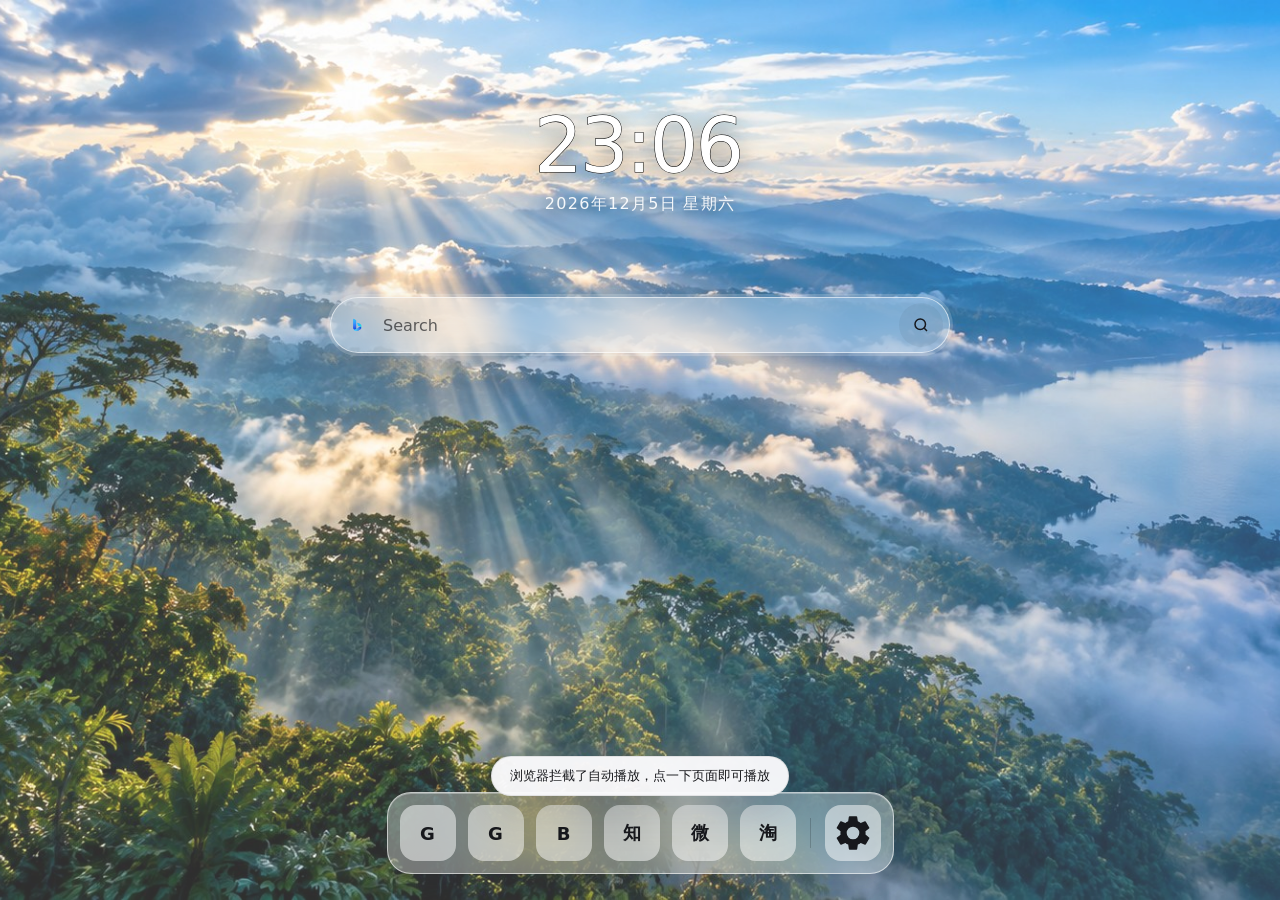
==== index.html @ ed4dd0bb "fix: native autofocus on search box" ====
<!DOCTYPE html>
<html lang="zh-CN">
<head>
<meta charset="utf-8">
<meta name="viewport" content="width=device-width, initial-scale=1, viewport-fit=cover">
<meta name="theme-color" content="#101216">
<title>随缘搜索</title>
<link rel="icon" href="img/ico.ico">
<link rel="stylesheet" href="style.css">
</head>
<body>

<div class="bg" id="bg">
  <div class="bg-image" id="bgImage"></div>
  <video class="bg-video" id="bgVideo" muted loop playsinline disablepictureinpicture disableremoteplayback></video>
</div>
<div class="scrim" id="scrim"></div>

<main class="stage">
  <div class="clock-block">
    <div class="clock" id="clock"><span id="clockH">--</span><span class="colon">:</span><span id="clockM">--</span><span class="colon" id="clockColon2" hidden>:</span><span id="clockS" hidden>--</span><span id="clockSuffix"></span></div>
    <div class="date" id="date"></div>
  </div>

  <form class="search" id="searchForm" autocomplete="off">
    <button type="button" class="engine-btn" id="engineBtn" aria-label="切换搜索引擎" aria-expanded="false">
      <img id="engineIcon" alt="">
    </button>
    <input id="query" type="text" placeholder="搜索" autofocus autocomplete="off" autocapitalize="off" spellcheck="false" aria-label="搜索">
    <button type="submit" class="go-btn" aria-label="搜索">
      <svg viewBox="0 0 24 24" fill="none" stroke="currentColor" stroke-width="2"><circle cx="11" cy="11" r="7"/><path d="M20 20l-3.6-3.6"/></svg>
    </button>
    <div class="engine-menu" id="engineMenu" hidden></div>
    <div class="suggestions" id="suggestions" hidden></div>
  </form>
</main>

<div class="dock-wrap">
  <div class="dock" id="dock">
    <div class="dock-scroll" id="dockScroll"></div>
    <button type="button" class="dock-item action" id="dockExpand" aria-label="展开全部快捷方式" title="全部快捷方式" hidden>
      <svg viewBox="0 0 24 24" fill="currentColor"><circle cx="5" cy="12" r="1.9"/><circle cx="12" cy="12" r="1.9"/><circle cx="19" cy="12" r="1.9"/></svg>
    </button>
    <div class="dock-divider"></div>
    <button type="button" class="dock-item action" data-action="settings" aria-label="设置" title="设置">
      <svg viewBox="0 0 24 24" fill="currentColor"><path d="M19.14 12.94c.04-.3.06-.61.06-.94 0-.32-.02-.64-.07-.94l2.03-1.58a.49.49 0 0 0 .12-.61l-1.92-3.32a.49.49 0 0 0-.59-.22l-2.39.96a7.03 7.03 0 0 0-1.62-.94l-.36-2.54a.48.48 0 0 0-.48-.41h-3.84a.48.48 0 0 0-.48.41l-.36 2.54c-.59.24-1.13.56-1.62.94l-2.39-.96a.48.48 0 0 0-.59.22L2.74 8.87a.48.48 0 0 0 .12.61l2.03 1.58c-.05.3-.07.62-.07.94s.02.64.07.94L2.86 14.5a.49.49 0 0 0-.12.61l1.92 3.32c.12.22.37.3.59.22l2.39-.96c.5.38 1.03.7 1.62.94l.36 2.54c.05.24.24.41.48.41h3.84c.24 0 .44-.17.48-.41l.36-2.54c.59-.24 1.13-.56 1.62-.94l2.39.96c.22.08.47 0 .59-.22l1.92-3.32a.49.49 0 0 0-.12-.61l-2.03-1.58zM12 15.6A3.6 3.6 0 1 1 12 8.4a3.6 3.6 0 0 1 0 7.2z"/></svg>
    </button>
  </div>
</div>

<div class="toast" id="toast" role="status" aria-live="polite" hidden></div>

<!-- 设置 -->
<div class="settings" id="settings" hidden>
  <div class="overlay-backdrop" data-close="settings"></div>
  <section class="settings-panel" role="dialog" aria-modal="true" aria-label="设置" tabindex="-1">
    <header class="settings-head">
      <h1>设置</h1>
      <button class="icon-btn" data-close="settings" aria-label="关闭设置">
        <svg viewBox="0 0 24 24" fill="none" stroke="currentColor" stroke-width="2"><path d="M6 6l12 12M18 6L6 18"/></svg>
      </button>
    </header>

    <nav class="tabs" id="settingsTabs">
      <button class="tab active" data-tab="search">搜索</button>
      <button class="tab" data-tab="appearance">外观</button>
      <button class="tab" data-tab="time">时间</button>
      <button class="tab" data-tab="bookmarks">收藏夹</button>
      <button class="tab" data-tab="about">关于</button>
    </nav>

    <div class="settings-body">

      <div class="panel active" data-panel="search">
        <div class="group">
          <div class="group-title">默认搜索引擎</div>
          <div class="engine-cards" id="engineCards"></div>
        </div>
        <div class="group">
          <div class="row">
            <div class="row-main"><div class="row-title">搜索历史</div><div class="row-sub">聚焦空搜索框时显示最近搜索</div></div>
            <button class="switch" id="historyToggle" aria-pressed="true" aria-label="搜索历史"></button>
          </div>
          <div class="row">
            <div class="row-main"><div class="row-title">打开时聚焦搜索框</div><div class="row-sub">启动页面后自动把光标放进搜索框</div></div>
            <button class="switch" id="openFocusToggle" aria-pressed="true" aria-label="打开时聚焦搜索框"></button>
          </div>
        </div>

        <div class="group">
          <div class="group-head">
            <div class="group-title">自定义引擎</div>
            <button class="btn small" id="addEngineBtn">＋ 添加</button>
          </div>
          <div class="rows" id="customEngineList"></div>
        </div>
      </div>

      <div class="panel" data-panel="appearance">
        <div class="group">
          <div class="group-title">主题</div>
          <div class="chips" id="themeChips">
            <button data-theme="auto">跟随系统</button>
            <button data-theme="light">浅色</button>
            <button data-theme="dark">深色</button>
          </div>
        </div>

        <div class="group">
          <div class="group-title">背景类型</div>
          <div class="chips" id="bgTypes">
            <button data-type="image">图片</button>
            <button data-type="video">视频</button>
            <button data-type="solid">纯色</button>
            <button data-type="gradient">渐变</button>
          </div>
        </div>

        <div class="group" data-bg-panel="solid">
          <div class="row">
            <div class="row-main"><div class="row-title">背景颜色</div><div class="row-sub" id="solidHex">#1b2430</div></div>
            <input type="color" class="color-input" id="solidColor" aria-label="背景颜色">
          </div>
        </div>

        <div class="group" data-bg-panel="gradient">
          <div class="row">
            <div class="row-main"><div class="row-title">起始颜色</div></div>
            <input type="color" class="color-input" id="gradientStart" aria-label="起始颜色">
          </div>
          <div class="row">
            <div class="row-main"><div class="row-title">结束颜色</div></div>
            <input type="color" class="color-input" id="gradientEnd" aria-label="结束颜色">
          </div>
          <div class="row">
            <div class="row-main"><div class="row-title">方向</div></div>
            <select class="select" id="gradientAngle">
              <option value="135">左上 → 右下</option>
              <option value="90">左 → 右</option>
              <option value="180">上 → 下</option>
              <option value="45">左下 → 右上</option>
              <option value="225">右上 → 左下</option>
            </select>
          </div>
        </div>

        <div class="group" data-bg-panel="image">
          <div class="group-head">
            <div class="group-title">壁纸库</div>
            <label class="btn small">＋ 添加图片<input type="file" id="imageFile" accept="image/*" multiple hidden></label>
          </div>
          <div class="wall-grid" id="wallGrid"></div>
          <div class="row-sub">单击选用；再次点击或长按可设置缩放中心</div>
        </div>

        <div class="group bing-daily" data-bg-panel="image">
          <button type="button" class="wall-item bing-card" id="bingCard" data-wall="bing" aria-label="必应每日壁纸">
            <img id="bingCardImg" alt="" hidden>
            <span class="wall-badge">每日</span>
            <span class="wall-name">必应每日</span>
          </button>
          <div class="bing-info">
            <div>
              <div class="row-title">必应每日</div>
              <div class="row-sub" id="bingCopy"></div>
            </div>
            <div class="bing-actions">
              <button class="btn small" id="bingToday">今日</button>
              <button class="btn small" id="bingShuffle">换一张</button>
              <button class="btn small" id="bingDownload">下载</button>
            </div>
            <div class="row bing-uhd">
              <div class="row-main"><div class="row-title">4K 画质</div><div class="row-sub">使用 UHD 原图</div></div>
              <button class="switch" id="bingUhd" aria-pressed="false" aria-label="4K 画质"></button>
            </div>
          </div>
        </div>

        <div class="group" data-bg-panel="video">
          <div class="group-head">
            <div class="group-title">视频壁纸</div>
            <label class="btn small">＋ 添加视频<input type="file" id="videoFile" accept="video/*" multiple hidden></label>
          </div>
          <div class="wall-grid" id="videoGrid"></div>
          <div class="row-sub">单击选用，× 删除；4K 视频可能掉帧，建议 1080p</div>
        </div>

        <div class="group" data-bg-panel="image video">
          <div class="row"><div class="row-main"><div class="row-title">不透明度</div></div><span class="value" id="opacityVal">100%</span></div>
          <input type="range" class="range" id="bgOpacity" min="0" max="100" step="1">
        </div>
        <div class="group" data-bg-panel="image video">
          <div class="row"><div class="row-main"><div class="row-title">模糊</div></div><span class="value" id="blurVal">0px</span></div>
          <input type="range" class="range" id="bgBlur" min="0" max="20" step="1">
        </div>
        <div class="group">
          <div class="row"><div class="row-main"><div class="row-title">暗化遮罩</div><div class="row-sub">让白色文字更清晰</div></div><span class="value" id="scrimVal">18%</span></div>
          <input type="range" class="range" id="scrimRange" min="0" max="70" step="1">
        </div>
        <div class="group">
          <button class="btn danger" id="resetBackground">重置背景设置</button>
        </div>
      </div>

      <div class="panel" data-panel="time">
        <div class="group">
          <div class="row">
            <div class="row-main"><div class="row-title">显示日期</div><div class="row-sub">时钟下方显示年月日与星期</div></div>
            <button class="switch" id="showDate" aria-pressed="true" aria-label="显示日期"></button>
          </div>
          <div class="row">
            <div class="row-main"><div class="row-title">24 小时制</div></div>
            <button class="switch" id="hour24" aria-pressed="true" aria-label="24 小时制"></button>
          </div>
          <div class="row">
            <div class="row-main"><div class="row-title">显示秒</div></div>
            <button class="switch" id="showSeconds" aria-pressed="false" aria-label="显示秒"></button>
          </div>
          <div class="row">
            <div class="row-main"><div class="row-title">冒号闪烁</div><div class="row-sub">每秒闪烁时间分隔符</div></div>
            <button class="switch" id="blinkColon" aria-pressed="false" aria-label="冒号闪烁"></button>
          </div>
          <div class="row">
            <div class="row-main"><div class="row-title">字重</div><div class="row-sub">数字的粗细</div></div>
            <div class="chips" id="weightChips">
              <button data-weight="200">细</button>
              <button data-weight="400">常规</button>
              <button data-weight="600">粗</button>
            </div>
          </div>
        </div>
      </div>

      <div class="panel" data-panel="bookmarks">
        <div class="group">
          <div class="group-head">
            <div class="group-title">Dock 图标</div>
            <button class="btn small" id="addBmBtn">＋ 添加</button>
          </div>
          <div class="rows" id="bmList"></div>
          <div class="row-actions end">
            <button class="btn small ghost" id="exportBmBtn">导出 JSON</button>
            <label class="btn small ghost">导入 JSON<input type="file" id="importBmFile" accept=".json,application/json" hidden></label>
          </div>
        </div>
      </div>

      <div class="panel" data-panel="about">
        <div class="group">
          <div class="row"><div class="row-main"><div class="row-title">随缘搜索</div><div class="row-sub">简洁的起始页 · 本地运行，不上传数据</div></div><span class="value">2.1.0</span></div>
          <div class="row">
            <div class="row-main"><div class="row-title">GitHub</div><div class="row-sub">源码与更新</div></div>
            <a class="value about-link" href="https://github.com/suiyuanmingjing/SuiYuan-Search" target="_blank" rel="noopener">github.com/suiyuanmingjing/SuiYuan-Search</a>
          </div>
          <div class="row">
            <div class="row-main"><div class="row-title">语言</div><div class="row-sub">界面语言</div></div>
            <select class="select" id="languageSelect">
              <option value="auto">自动（系统）</option>
              <option value="zh-Hans">简体中文</option>
              <option value="zh-Hant">繁體中文</option>
              <option value="en">English</option>
              <option value="fr">Français</option>
              <option value="ru">Русский</option>
              <option value="es">Español</option>
              <option value="ar">العربية</option>
            </select>
          </div>
          <div class="row"><div class="row-main"><div class="row-title">快捷键</div><div class="row-sub">/ 或 Ctrl+K 聚焦 · Ctrl+1~9 切换引擎 · Esc 关闭</div></div></div>
          <div class="row"><div class="row-main"><div class="row-title">数据存储</div><div class="row-sub">设置存于浏览器本地；图片视频存于 IndexedDB</div></div></div>
        </div>
        <div class="group">
          <div class="group-head"><div class="group-title">配置备份</div></div>
          <label class="row-sub" style="display:flex;align-items:center;gap:8px;cursor:pointer">
            <input type="checkbox" id="exportMedia"> 包含图片 / 视频文件（体积较大）
          </label>
          <div class="row-actions">
            <button class="btn small" id="exportConfig">导出配置</button>
            <label class="btn small ghost">导入配置<input type="file" id="importConfigFile" accept="application/json,.json" hidden></label>
          </div>
          <div class="row-sub">包含设置、收藏夹与搜索历史（不含图片/视频文件）</div>
        </div>

        <div class="group">
          <button class="btn danger" id="resetAll">恢复默认设置</button>
        </div>
      </div>

    </div>
  </section>
</div>

<!-- 引擎编辑 -->
<div class="modal" id="engineModal" hidden>
  <div class="overlay-backdrop" data-close="engineModal"></div>
  <div class="modal-card">
    <h2 id="engineModalTitle">添加引擎</h2>
    <label class="field"><span>名称</span><input id="engName" maxlength="20" placeholder="例如：知乎"></label>
    <label class="field"><span>搜索 URL</span><input id="engUrl" placeholder="https://www.zhihu.com/search?q=%s"></label>
    <label class="field"><span>图标地址（可选）</span><input id="engIcon" placeholder="留空自动获取"></label>
    <div class="modal-actions">
      <button class="btn ghost" data-close="engineModal">取消</button>
      <button class="btn primary" id="engSave">保存</button>
    </div>
  </div>
</div>

<!-- 收藏编辑 -->
<div class="modal" id="bmModal" hidden>
  <div class="overlay-backdrop" data-close="bmModal"></div>
  <div class="modal-card">
    <h2 id="bmModalTitle">添加收藏</h2>
    <label class="field"><span>名称</span><input id="bmTitle" maxlength="30" placeholder="例如：GitHub"></label>
    <label class="field"><span>网址</span><input id="bmUrl" placeholder="https://github.com"></label>
    <label class="field"><span>图标地址（可选）</span><input id="bmIcon" placeholder="留空自动获取"></label>
    <div class="modal-actions">
      <button class="btn ghost" data-close="bmModal">取消</button>
      <button class="btn primary" id="bmSave">保存</button>
    </div>
  </div>
</div>

<!-- 缩放中心 -->
<div class="modal" id="focalModal" hidden>
  <div class="overlay-backdrop" data-close="focalModal"></div>
  <div class="modal-card wide">
    <h2>设置缩放中心</h2>
    <div class="focal-stage" id="focalStage"><span class="focal-dot" id="focalDot"></span></div>
    <div class="row-sub">在图上点一个点，裁剪缩放会固定在该点周围</div>
    <div class="modal-actions">
      <button class="btn ghost" data-close="focalModal">取消</button>
      <button class="btn primary" id="focalSave">保存</button>
    </div>
  </div>
</div>

<!-- 确认弹窗 -->
<div class="modal" id="confirmModal" hidden>
  <div class="overlay-backdrop" data-close="confirmModal"></div>
  <div class="modal-card">
    <h2 id="confirmTitle">确认</h2>
    <p class="confirm-text" id="confirmText"></p>
    <div class="modal-actions">
      <button class="btn ghost" data-close="confirmModal">取消</button>
      <button class="btn primary" id="confirmOk">确定</button>
    </div>
  </div>
</div>

<!-- 全部快捷方式 -->
<div class="modal" id="moreModal" hidden>
  <div class="overlay-backdrop" data-close="moreModal"></div>
  <div class="modal-card wide">
    <h2>全部快捷方式</h2>
    <div class="more-grid" id="moreGrid"></div>
    <div class="modal-actions">
      <button class="btn ghost" data-close="moreModal">关闭</button>
    </div>
  </div>
</div>

<script src="local-storage.js" defer></script>
<script src="js/core.js" defer></script>
<script src="js/i18n.js" defer></script>
<script src="js/app.js" defer></script>
</body>
</html>
---- style.css ----
:root {
  --ease: cubic-bezier(0.22, 1, 0.36, 1);

  --fg: #17181c;
  --fg-2: rgba(23, 24, 28, 0.66);
  --fg-3: rgba(23, 24, 28, 0.42);

  --page-bg: #f2f2f4;
  --glass: rgba(255, 255, 255, 0.42);
  --glass-strong: rgba(255, 255, 255, 0.58);
  --glass-border: rgba(255, 255, 255, 0.58);
  --glass-shadow: 0 12px 34px rgba(40, 50, 70, 0.13);

  --tile-bg: rgba(255, 255, 255, 0.5);
  --tile-hover: rgba(255, 255, 255, 0.75);

  --panel-bg: rgba(249, 249, 251, 0.97);
  --panel-border: rgba(0, 0, 0, 0.08);
  --line: rgba(0, 0, 0, 0.08);
  --field-bg: rgba(0, 0, 0, 0.04);
  --field-border: rgba(0, 0, 0, 0.1);
  --item-hover: rgba(0, 0, 0, 0.05);

  --scrim-rgb: 255, 255, 255;
  --shadow-lg: 0 40px 100px rgba(30, 36, 50, 0.28);
  --shadow-md: 0 16px 40px rgba(30, 36, 50, 0.18);
}

html.dark {
  --fg: #ffffff;
  --fg-2: rgba(255, 255, 255, 0.74);
  --fg-3: rgba(255, 255, 255, 0.45);

  --page-bg: #0d0f13;
  --glass: rgba(16, 18, 24, 0.45);
  --glass-strong: rgba(26, 29, 36, 0.6);
  --glass-border: rgba(255, 255, 255, 0.18);
  --glass-shadow: 0 16px 44px rgba(0, 0, 0, 0.34);

  --tile-bg: rgba(255, 255, 255, 0.16);
  --tile-hover: rgba(255, 255, 255, 0.28);

  --panel-bg: rgba(18, 20, 26, 0.96);
  --panel-border: rgba(255, 255, 255, 0.12);
  --line: rgba(255, 255, 255, 0.1);
  --field-bg: rgba(255, 255, 255, 0.07);
  --field-border: rgba(255, 255, 255, 0.16);
  --item-hover: rgba(255, 255, 255, 0.1);

  --scrim-rgb: 6, 7, 10;
  --shadow-lg: 0 40px 100px rgba(0, 0, 0, 0.6);
  --shadow-md: 0 16px 40px rgba(0, 0, 0, 0.35);
}

* { box-sizing: border-box; }
[hidden] { display: none !important; }

html, body {
  margin: 0;
  padding: 0;
  height: 100%;
  overflow: hidden;
}

body {
  font-family: -apple-system, BlinkMacSystemFont, 'Segoe UI', 'PingFang SC', 'Hiragino Sans GB', 'Microsoft YaHei', system-ui, sans-serif;
  color: var(--fg);
  background: var(--page-bg);
  -webkit-font-smoothing: antialiased;
  user-select: none;
  transition: color 0.3s ease, background 0.3s ease;
}

button, input, select, textarea { font-family: inherit; }
button { cursor: pointer; border: none; background: none; color: inherit; }
input, select, textarea { outline: none; user-select: text; }
img { display: block; }

::-webkit-scrollbar { width: 8px; height: 8px; }
::-webkit-scrollbar-thumb { background: var(--fg-3); border-radius: 99px; }
::-webkit-scrollbar-track { background: transparent; }

/* ---------- 背景 ---------- */
.bg {
  position: fixed;
  inset: 0;
  z-index: 0;
  overflow: hidden;
  background: linear-gradient(150deg, #e3ebf7 0%, #f2f6fb 48%, #d6e0ee 100%);
  transition: background 0.4s var(--ease);
}
html.dark .bg {
  background: linear-gradient(150deg, #0d1219 0%, #1a2230 52%, #0a0e14 100%);
}
.bg-image,
.bg-video {
  position: absolute;
  inset: 0;
  opacity: 0;
  transition: opacity 0.6s var(--ease), filter 0.6s var(--ease);
}
.bg-image {
  background-size: cover;
  background-position: center;
  background-repeat: no-repeat;
}
.bg-video { width: 100%; height: 100%; object-fit: cover; }
.bg-image.show, .bg-video.show { opacity: 1; }

.scrim {
  position: fixed;
  inset: 0;
  z-index: 1;
  pointer-events: none;
  background: rgb(var(--scrim-rgb));
  opacity: 0.18;
  transition: opacity 0.3s ease, background 0.3s ease;
}

/* ---------- 舞台：搜索框位于上方 1/3 ---------- */
.stage {
  position: relative;
  z-index: 2;
  height: 100dvh;
}

.clock-block {
  position: absolute;
  left: 50%;
  top: 12%;
  transform: translateX(-50%);
  display: inline-flex;
  flex-direction: column;
  align-items: center;
  cursor: pointer;
  animation: rise 0.6s var(--ease) both;
}
.clock-block:hover .clock { opacity: 0.9; }
.clock {
  font-size: 76px;
  font-weight: var(--clock-weight, 200);
  line-height: 1;
  letter-spacing: -0.03em;
  font-variant-numeric: tabular-nums;
  color: #fff;
  -webkit-text-stroke: 1px #000;
  paint-order: stroke fill;
  white-space: nowrap;
  transition: opacity 0.2s;
  text-shadow: 0 4px 22px rgba(0, 0, 0, 0.35);
}
.clock .colon { display: inline-block; }
.clock.colon-off .colon { opacity: 0; }
.clock #clockSuffix { font-size: 0.4em; font-weight: 400; letter-spacing: 0; margin-left: 4px; }
.date {
  margin-top: 10px;
  font-size: 16px;
  letter-spacing: 0.08em;
  color: rgba(255, 255, 255, 0.92);
  white-space: nowrap;
  text-shadow: 0 2px 12px rgba(0, 0, 0, 0.45);
}
.date:empty { display: none; }

.search {
  -webkit-backdrop-filter: blur(18px) saturate(150%);
  backdrop-filter: blur(18px) saturate(150%);
  position: absolute;
  left: 50%;
  top: 33%;
  transform: translateX(-50%);
  width: min(620px, 88vw);
  height: 56px;
  display: flex;
  align-items: center;
  gap: 2px;
  padding: 0 6px 0 8px;
  border-radius: 28px;
  background: var(--glass);
  border: 1px solid var(--glass-border);
  box-shadow: inset 0 1px 0 rgba(255, 255, 255, 0.4), var(--glass-shadow);
  transition: background 0.25s var(--ease), border-color 0.25s var(--ease), box-shadow 0.25s var(--ease);
  animation: rise 0.7s 0.05s var(--ease) both;
}
.search:focus-within {
  background: var(--glass-strong);
  border-color: var(--glass-border);
  box-shadow: 0 0 0 3px rgba(255, 255, 255, 0.18), var(--glass-shadow);
}
html.dark .search:focus-within { box-shadow: 0 0 0 3px rgba(255, 255, 255, 0.1), var(--glass-shadow); }
.search input {
  flex: 1;
  min-width: 0;
  height: 100%;
  padding: 0 6px;
  background: none;
  border: none;
  font-size: 16px;
  color: var(--fg);
  caret-color: var(--fg);
}
.search input::placeholder { color: var(--fg-2); }

.engine-btn {
  flex: 0 0 auto;
  height: 38px;
  padding: 0 9px;
  display: flex;
  align-items: center;
  border-radius: 19px;
  transition: background 0.18s;
}
.engine-btn:hover { background: var(--item-hover); }
.engine-btn img { width: 18px; height: 18px; border-radius: 4px; object-fit: contain; }

.go-btn {
  flex: 0 0 auto;
  width: 44px;
  height: 44px;
  border-radius: 50%;
  display: grid;
  place-items: center;
  background: var(--item-hover);
  transition: background 0.18s, transform 0.18s;
}
.go-btn svg { width: 18px; height: 18px; }
.go-btn:hover { background: var(--tile-hover); }
.go-btn:active { transform: scale(0.94); }

/* 联想 / 引擎菜单：与搜索框同一材质 */
.engine-menu,
.suggestions {
  -webkit-backdrop-filter: blur(14px) saturate(150%);
  backdrop-filter: blur(14px) saturate(150%);
  position: absolute;
  top: calc(100% + 10px);
  background: var(--glass);
  border: 1px solid var(--glass-border);
  border-radius: 22px;
  padding: 6px;
  box-shadow: var(--glass-shadow);
  animation: rise 0.16s var(--ease);
  max-height: 340px;
  overflow: auto;
  color: var(--fg);
}
.engine-menu {
  -webkit-backdrop-filter: blur(14px) saturate(150%);
  backdrop-filter: blur(14px) saturate(150%); left: 0; width: 230px; }
.suggestions { left: 0; right: 0; }

.engine-menu button,
.suggestions button {
  width: 100%;
  display: flex;
  align-items: center;
  gap: 10px;
  padding: 9px 12px;
  border-radius: 12px;
  font-size: 13.5px;
  color: var(--fg);
  text-align: left;
  transition: background 0.12s;
}
.engine-menu button:hover,
.suggestions button:hover,
.engine-menu button.active,
.suggestions button.active { background: var(--item-hover); }
.engine-menu img { width: 16px; height: 16px; border-radius: 3px; }
.engine-menu .check { margin-left: auto; width: 14px; height: 14px; }
.suggestions button { font-size: 14px; padding: 10px 14px; }
.suggestions svg { width: 14px; height: 14px; opacity: 0.45; flex: 0 0 auto; }
.suggestions span { overflow: hidden; text-overflow: ellipsis; white-space: nowrap; }

/* ---------- Dock ---------- */
.dock-wrap {
  position: fixed;
  left: 0;
  right: 0;
  bottom: 26px;
  z-index: 30;
  display: flex;
  justify-content: center;
  align-items: center;
  gap: 10px;
  padding: 0 24px;
  pointer-events: none;
}
.dock {
  -webkit-backdrop-filter: blur(20px) saturate(150%);
  backdrop-filter: blur(20px) saturate(150%); pointer-events: auto; }
.dock {
  display: flex;
  align-items: center;
  gap: 12px;
  padding: 12px;
  border-radius: 24px;
  background: var(--glass);
  border: 1px solid var(--glass-border);
  box-shadow: inset 0 1px 0 rgba(255, 255, 255, 0.32), var(--glass-shadow);
  max-width: calc(100vw - 48px);
  animation: rise 0.8s 0.1s var(--ease) both;
}
.dock-scroll {
  display: flex;
  align-items: center;
  gap: 12px;
  min-width: 0;
  overflow-x: auto;
  scrollbar-width: none;
  /* 给 hover 上浮留出空间，否则会被滚动容器裁掉 */
  padding: 12px 0;
  margin: -12px 0;
}
.dock-scroll::-webkit-scrollbar { display: none; }
.dock.has-overflow .dock-scroll {
  -webkit-mask-image: linear-gradient(to right, #000 0, #000 calc(100% - 16px), transparent 100%);
  mask-image: linear-gradient(to right, #000 0, #000 calc(100% - 16px), transparent 100%);
}

/* 所有图标统一使用设置图标的底 */
.dock-item {
  flex: 0 0 56px;
  width: 56px;
  height: 56px;
  border-radius: 16px;
  display: grid;
  place-items: center;
  background: var(--tile-bg);
  border: 1px solid transparent;
  transition: transform 0.2s var(--ease), background 0.2s, border-color 0.2s;
  overflow: hidden;
}
.dock-item img {
  width: 30px;
  height: 30px;
  object-fit: contain;
  border-radius: 6px;
  filter: drop-shadow(0 1px 3px rgba(0, 0, 0, 0.22));
}
.dock-item .letter {
  width: 36px;
  height: 36px;
  border-radius: 10px;
  display: grid;
  place-items: center;
  font-size: 18px;
  font-weight: 600;
  text-transform: uppercase;
  color: var(--fg);
}
.dock-item:hover { transform: translateY(-4px); background: var(--tile-hover); }
.dock-item:active { transform: translateY(-1px) scale(0.97); }

.dock-divider {
  flex: 0 0 auto;
  width: 1px;
  height: 30px;
  margin: 0 2px;
  background: var(--fg-3);
  opacity: 0.5;
}

.dock-more {
  flex: 0 0 auto;
  width: 56px;
  height: 56px;
  border-radius: 18px;
  display: grid;
  place-items: center;
  background: var(--tile-bg);
  border: 1px solid var(--glass-border);
  transition: background 0.2s, transform 0.2s;
}
.dock-more svg { width: 22px; height: 22px; }
.dock-more:hover { background: var(--tile-hover); transform: translateY(-3px); }

/* ---------- 弹层 ---------- */
.settings,
.modal {
  position: fixed;
  inset: 0;
  z-index: 100;
  display: grid;
  place-items: center;
  padding: 24px;
}
.modal { z-index: 120; }
.overlay-backdrop {
  position: absolute;
  inset: 0;
  background: rgba(10, 12, 16, 0.42);
  animation: fade 0.2s ease;
}
html.dark .overlay-backdrop { background: rgba(0, 0, 0, 0.5); }

.settings-panel {
  position: relative;
  outline: none;
  width: min(860px, 100%);
  height: 72vh;
  max-width: calc(100vw - 48px);
  max-height: calc(100vh - 48px);
  display: flex;
  flex-direction: column;
  background: var(--panel-bg);
  border: 1px solid var(--panel-border);
  border-radius: 22px;
  box-shadow: var(--shadow-lg);
  overflow: hidden;
  animation: rise 0.26s var(--ease);
}
.settings-head {
  display: flex;
  align-items: center;
  justify-content: space-between;
  height: 64px;
  padding: 0 14px 0 24px;
  border-bottom: 1px solid var(--line);
  flex: 0 0 auto;
}
.settings-head h1 { margin: 0; font-size: 18px; font-weight: 500; }
.icon-btn {
  width: 36px; height: 36px; border-radius: 50%;
  display: grid; place-items: center;
  transition: background 0.18s;
}
.icon-btn svg { width: 16px; height: 16px; }
.icon-btn:hover { background: var(--item-hover); }

.tabs {
  display: flex; gap: 4px;
  padding: 12px 18px 0;
  overflow-x: auto; scrollbar-width: none;
  flex: 0 0 auto;
}
.tabs::-webkit-scrollbar { display: none; }
.tab {
  padding: 8px 15px;
  border-radius: 999px;
  font-size: 13.5px;
  color: var(--fg-2);
  white-space: nowrap;
  transition: background 0.18s, color 0.18s;
}
.tab:hover { color: var(--fg); background: var(--item-hover); }
.tab.active { background: var(--tile-bg); color: var(--fg); }

.settings-body { padding: 8px 24px 28px; overflow-y: auto; flex: 1; scrollbar-gutter: stable; }
.panel { display: none; }
.panel.active { display: block; }

.group {
  padding: 16px 0;
  border-bottom: 1px solid var(--line);
  display: flex;
  flex-direction: column;
  gap: 10px;
}
.group:last-child { border-bottom: none; }
.group-head { display: flex; align-items: center; justify-content: space-between; }
.group-title {
  font-size: 12px;
  letter-spacing: 0.1em;
  text-transform: uppercase;
  color: var(--fg-3);
}

.row { display: flex; align-items: center; justify-content: space-between; gap: 16px; min-height: 36px; }
.row-main { flex: 1; min-width: 0; }
.row-title { font-size: 14px; }
.row-sub { font-size: 12px; color: var(--fg-3); margin-top: 3px; }
.value { font-size: 13px; color: var(--fg-2); font-variant-numeric: tabular-nums; }
.row-actions { display: flex; gap: 8px; flex: 0 0 auto; }
.row-actions.end { justify-content: flex-end; }

.btn {
  height: 32px; padding: 0 13px;
  border-radius: 9px;
  border: 1px solid var(--field-border);
  background: var(--field-bg);
  color: var(--fg);
  font-size: 13px;
  display: inline-flex; align-items: center; justify-content: center; gap: 4px;
  transition: background 0.18s, border-color 0.18s, transform 0.18s;
  white-space: nowrap;
}
.btn:hover { background: var(--item-hover); }
.btn:active { transform: scale(0.98); }
.btn.small { height: 28px; padding: 0 10px; font-size: 12px; border-radius: 8px; }
.btn.ghost { background: transparent; }
.btn.primary { background: var(--fg); color: var(--page-bg); border-color: var(--fg); font-weight: 600; }
.btn.danger { color: #c0392b; border-color: rgba(192, 57, 43, 0.35); background: transparent; }
html.dark .btn.danger { color: #ff9d92; border-color: rgba(255, 157, 146, 0.35); }

.switch {
  position: relative; flex: 0 0 auto;
  width: 44px; height: 24px; border-radius: 999px;
  background: var(--field-bg);
  border: 1px solid var(--field-border);
  transition: background 0.2s, border-color 0.2s;
}
.switch::after {
  content: '';
  position: absolute; top: 3px; left: 3px;
  width: 16px; height: 16px; border-radius: 50%;
  background: var(--fg);
  transition: transform 0.22s var(--ease), background 0.2s;
}
.switch[aria-pressed="true"] { background: var(--fg); border-color: var(--fg); }
.switch[aria-pressed="true"]::after { transform: translateX(20px); background: var(--page-bg); }

.chips { display: flex; flex-wrap: wrap; gap: 8px; }
.chips button {
  padding: 8px 14px;
  border-radius: 999px;
  background: var(--field-bg);
  border: 1px solid var(--field-border);
  color: var(--fg-2);
  font-size: 13px;
  transition: all 0.18s;
}
.chips button:hover { color: var(--fg); background: var(--item-hover); }
.chips button.active { background: var(--fg); border-color: var(--fg); color: var(--page-bg); font-weight: 600; }

.engine-cards { display: grid; grid-template-columns: repeat(auto-fill, minmax(120px, 1fr)); gap: 10px; }
.engine-card {
  display: flex; flex-direction: column; align-items: center; gap: 8px;
  padding: 14px 8px;
  border-radius: 14px;
  background: var(--field-bg);
  border: 1px solid var(--field-border);
  font-size: 13px;
  color: var(--fg-2);
  transition: all 0.18s;
}
.engine-card img { width: 22px; height: 22px; border-radius: 5px; }
.engine-card:hover { background: var(--item-hover); }
.engine-card.active { border-color: var(--fg-2); background: var(--tile-bg); color: var(--fg); }

.rows { display: flex; flex-direction: column; gap: 6px; }
.list-row {
  display: flex; align-items: center; gap: 10px;
  padding: 8px 10px;
  border-radius: 10px;
  transition: background 0.15s;
}
.list-row:hover { background: var(--item-hover); }
.list-row img { width: 22px; height: 22px; border-radius: 5px; object-fit: contain; background: rgba(255, 255, 255, 0.85); padding: 2px; }
.list-main { flex: 1; min-width: 0; }
.list-title { font-size: 13px; white-space: nowrap; overflow: hidden; text-overflow: ellipsis; }
.list-sub { font-size: 11.5px; color: var(--fg-3); white-space: nowrap; overflow: hidden; text-overflow: ellipsis; }
.list-actions { display: flex; gap: 2px; }
.mini {
  width: 28px; height: 28px; border-radius: 7px;
  display: grid; place-items: center;
  color: var(--fg-3);
  transition: background 0.15s, color 0.15s;
}
.mini:hover { background: var(--item-hover); color: var(--fg); }
.mini.danger:hover { color: #c0392b; }
.mini:disabled { opacity: 0.25; cursor: default; }

.range { width: 100%; height: 22px; -webkit-appearance: none; background: transparent; }
.range::-webkit-slider-runnable-track { height: 4px; border-radius: 2px; background: var(--field-border); }
.range::-webkit-slider-thumb {
  -webkit-appearance: none;
  width: 16px; height: 16px; margin-top: -6px;
  border-radius: 50%;
  background: var(--fg);
  box-shadow: 0 2px 6px rgba(0, 0, 0, 0.2);
}

.color-input {
  width: 46px; height: 32px; padding: 2px;
  border-radius: 9px;
  border: 1px solid var(--field-border);
  background: transparent;
  cursor: pointer;
}
.color-input::-webkit-color-swatch-wrapper { padding: 0; }
.color-input::-webkit-color-swatch { border: none; border-radius: 6px; }

.select {
  height: 32px; padding: 0 10px;
  border-radius: 8px;
  border: 1px solid var(--field-border);
  background: var(--field-bg);
  color: var(--fg);
  font-size: 13px;
}
.select option { background: var(--page-bg); color: var(--fg); }

/* 图片 / 必应壁纸 */
.img-picker { display: flex; align-items: flex-start; gap: 10px; }
.img-box {
  position: relative;
  width: 260px;
  max-width: 100%;
  aspect-ratio: 16 / 9;
  border-radius: 12px;
  overflow: hidden;
  border: 1px dashed var(--field-border);
  background: var(--field-bg);
  display: grid;
  place-items: center;
  padding: 0;
  transition: border-color 0.18s, background 0.18s;
}
.img-box:hover { border-color: var(--fg-3); }
.img-box img { position: absolute; inset: 0; width: 100%; height: 100%; object-fit: cover; }
.img-plus { font-size: 30px; font-weight: 300; color: var(--fg-3); line-height: 1; }
.img-remove {
  width: 34px;
  height: 34px;
  border-radius: 10px;
  border: 1px solid var(--field-border);
  background: var(--field-bg);
  color: var(--fg-2);
  font-size: 18px;
  display: grid;
  place-items: center;
}
.img-remove:hover { color: #c0392b; border-color: rgba(192, 57, 43, 0.4); }

.wall-tools { display: flex; gap: 8px; flex-wrap: wrap; }
.bing-grid {
  display: grid;
  grid-template-columns: repeat(auto-fill, minmax(168px, 1fr));
  gap: 12px;
}
.bing-card {
  position: relative;
  border-radius: 12px;
  overflow: hidden;
  border: 1px solid var(--field-border);
  background: var(--field-bg);
  aspect-ratio: 16 / 10;
  transition: transform 0.18s, border-color 0.18s;
}
.bing-card img { width: 100%; height: 100%; object-fit: cover; }
.bing-card:hover { transform: translateY(-2px); border-color: var(--fg-3); }
.bing-card .cap {
  position: absolute; left: 0; right: 0; bottom: 0;
  padding: 16px 8px 6px;
  font-size: 11px;
  color: #fff;
  background: linear-gradient(to top, rgba(0, 0, 0, 0.6), transparent);
  white-space: nowrap; overflow: hidden; text-overflow: ellipsis;
}
.bing-card .dl {
  position: absolute; top: 6px; right: 6px;
  width: 26px; height: 26px; border-radius: 8px;
  display: grid; place-items: center;
  background: rgba(0, 0, 0, 0.35);
  color: #fff;
  opacity: 0;
  transition: opacity 0.15s;
}
.bing-card:hover .dl { opacity: 1; }
.bing-card .dl svg { width: 13px; height: 13px; }

.modal-card {
  position: relative;
  width: min(440px, 100%);
  padding: 24px;
  border-radius: 18px;
  background: var(--panel-bg);
  border: 1px solid var(--panel-border);
  box-shadow: var(--shadow-lg);
  animation: rise 0.22s var(--ease);
  color: var(--fg);
}
.modal-card.wide { width: min(760px, 100%); }
.modal-card h2 { margin: 0 0 18px; font-size: 17px; font-weight: 500; }
.field { display: flex; flex-direction: column; gap: 6px; margin-bottom: 14px; }
.field span { font-size: 12px; color: var(--fg-3); }
.field input {
  height: 38px; padding: 0 12px;
  border-radius: 9px;
  border: 1px solid var(--field-border);
  background: var(--field-bg);
  color: var(--fg);
  font-size: 13.5px;
}
.field input:focus { border-color: var(--fg-3); }
.modal-actions { display: flex; justify-content: flex-end; gap: 8px; margin-top: 8px; }

.more-grid {
  display: grid;
  grid-template-columns: repeat(auto-fill, minmax(76px, 1fr));
  gap: 14px;
}
.more-grid .dock-item { width: 100%; height: auto; aspect-ratio: 1; }

.toast {
  position: fixed;
  left: 50%;
  bottom: 104px;
  transform: translateX(-50%);
  z-index: 200;
  padding: 10px 18px;
  border-radius: 999px;
  background: var(--panel-bg);
  border: 1px solid var(--panel-border);
  box-shadow: var(--shadow-md);
  font-size: 13px;
  color: var(--fg);
  animation: rise 0.2s var(--ease);
  pointer-events: none;
}

.empty {
  padding: 18px;
  text-align: center;
  font-size: 12.5px;
  color: var(--fg-3);
  border: 1px dashed var(--field-border);
  border-radius: 12px;
}

@keyframes rise {
  from { opacity: 0; translate: 0 12px; }
  to { opacity: 1; translate: 0 0; }
}
@keyframes fade { from { opacity: 0; } to { opacity: 1; } }

@media (max-width: 700px) {
  .search { width: 90vw; }
  .dock-wrap { padding: 0 12px; }
  .dock { max-width: calc(100vw - 24px); }
  .settings { padding: 0; }
  .settings-panel { width: calc(100% - 24px); height: 72vh; max-height: calc(100dvh - 32px); border-radius: 18px; border: 1px solid var(--panel-border); }
  .settings-body { padding: 4px 16px 28px; }
  .tabs { padding: 10px 12px 0; }
  .modal { padding: 16px; }
  .toast { bottom: 88px; }
}

@media (prefers-reduced-motion: reduce) {
  *, *::before, *::after { animation-duration: 0.01ms !important; transition-duration: 0.01ms !important; }
}

/* 时钟/日期点击提示 */
.clock-block { -webkit-tap-highlight-color: transparent; }

/* ---------- 壁纸库 ---------- */
.wall-grid {
  display: grid;
  grid-template-columns: repeat(auto-fill, minmax(150px, 1fr));
  gap: 10px;
}
.wall-item {
  position: relative;
  aspect-ratio: 16 / 9;
  border-radius: 11px;
  overflow: hidden;
  border: 1px solid var(--field-border);
  background: var(--field-bg);
  padding: 0;
  text-align: left;
  transition: transform 0.16s, border-color 0.16s;
}
.wall-item:hover { transform: translateY(-2px); border-color: var(--fg-3); }
.wall-item.active { border-color: var(--fg); box-shadow: 0 0 0 2px var(--fg); }
.wall-item img,
.wall-item video { position: absolute; inset: 0; width: 100%; height: 100%; object-fit: cover; }
.wall-name {
  position: absolute;
  left: 0; right: 0; bottom: 0;
  padding: 16px 8px 5px;
  font-size: 10.5px;
  color: #fff;
  background: linear-gradient(to top, rgba(0, 0, 0, 0.65), transparent);
  white-space: nowrap;
  overflow: hidden;
  text-overflow: ellipsis;
}
.wall-badge {
  position: absolute;
  top: 6px;
  left: 6px;
  font-size: 10px;
  padding: 2px 7px;
  border-radius: 999px;
  background: rgba(0, 0, 0, 0.5);
  color: #fff;
}
.wall-del {
  position: absolute;
  top: 6px;
  right: 6px;
  width: 22px;
  height: 22px;
  border-radius: 50%;
  display: grid;
  place-items: center;
  background: rgba(0, 0, 0, 0.45);
  color: #fff;
  font-size: 13px;
  line-height: 1;
  opacity: 0;
  transition: opacity 0.15s;
}
.wall-item:hover .wall-del { opacity: 1; }
.wall-empty {
  position: absolute;
  inset: 0;
  display: grid;
  place-items: center;
  font-size: 11px;
  color: var(--fg-3);
}

.focal-stage {
  position: relative;
  width: 100%;
  aspect-ratio: 16 / 9;
  border-radius: 12px;
  overflow: hidden;
  border: 1px solid var(--field-border);
  background-size: cover;
  background-position: center;
  cursor: crosshair;
  margin-bottom: 12px;
}
.focal-dot {
  position: absolute;
  width: 18px;
  height: 18px;
  margin: -9px 0 0 -9px;
  border-radius: 50%;
  border: 2px solid #fff;
  background: rgba(0, 0, 0, 0.3);
  box-shadow: 0 0 0 1px rgba(0, 0, 0, 0.55);
  pointer-events: none;
}

@media (max-width: 700px) {
  .wall-grid { grid-template-columns: repeat(auto-fill, minmax(128px, 1fr)); }
}

/* 视频背景时关闭毛玻璃，显著降低 GPU 合成压力 */
body.video-bg .search,
body.video-bg .dock,
body.video-bg .dock-more,
body.video-bg .engine-menu,
body.video-bg .suggestions {
  background: rgba(255, 255, 255, 0.34);
}
html.dark body.video-bg .search,
html.dark body.video-bg .dock,
html.dark body.video-bg .dock-more,
html.dark body.video-bg .engine-menu,
html.dark body.video-bg .suggestions {
  background: rgba(18, 20, 26, 0.55);
}

/* 4K 开关加载态 */
.switch.loading { pointer-events: none; }
.switch.loading::after {
  top: 50%;
  left: 50%;
  width: 12px;
  height: 12px;
  margin: -6px 0 0 -6px;
  transform: none;
  background: transparent;
  border: 2px solid var(--fg-3);
  border-top-color: var(--fg);
  border-radius: 50%;
  animation: switch-spin 0.7s linear infinite;
}
@keyframes switch-spin { to { transform: rotate(360deg); } }

.bing-daily {
  display: flex;
  flex-direction: row;
  gap: 16px;
  align-items: flex-start;
}
.bing-card {
  flex: 0 0 240px;
  width: 240px;
  aspect-ratio: 16 / 9;
}
.bing-card img {
  position: absolute;
  inset: 0;
  width: 100%;
  height: 100%;
  object-fit: cover;
}
.bing-info {
  flex: 1;
  min-width: 0;
  display: flex;
  flex-direction: column;
  gap: 12px;
  padding-top: 2px;
}
.bing-actions { display: flex; gap: 8px; flex-wrap: wrap; }
.bing-uhd { margin-top: 2px; }

@media (max-width: 700px) {
  .bing-daily { flex-direction: column; }
  .bing-card { flex: 0 0 auto; width: 100%; }
}

/* 全部快捷方式：贴近屏幕下半部分 */
#moreModal { place-items: end center; padding-bottom: 7vh; }
#moreModal .modal-card { max-height: 72vh; overflow-y: auto; }
@media (max-width: 700px) {
  #moreModal { padding-bottom: 4vh; }
  #moreModal .modal-card { max-height: 68vh; }
}

.about-link {
  color: inherit;
  text-decoration: underline;
  text-underline-offset: 3px;
  text-decoration-thickness: 1px;
  word-break: break-all;
  max-width: 60%;
  text-align: right;
}
.about-link:hover { opacity: 0.7; }

/* 隐藏视频元素自带的画中画/媒体控件 */
video::-webkit-media-controls,
video::-webkit-media-controls-enclosure,
video::-webkit-media-controls-picture-in-picture-button,
video::-webkit-media-controls-overlay-play-button {
  display: none !important;
  -webkit-appearance: none !important;
}

.confirm-text { margin: 0 0 18px; color: var(--fg-2); font-size: 14px; line-height: 1.7; }
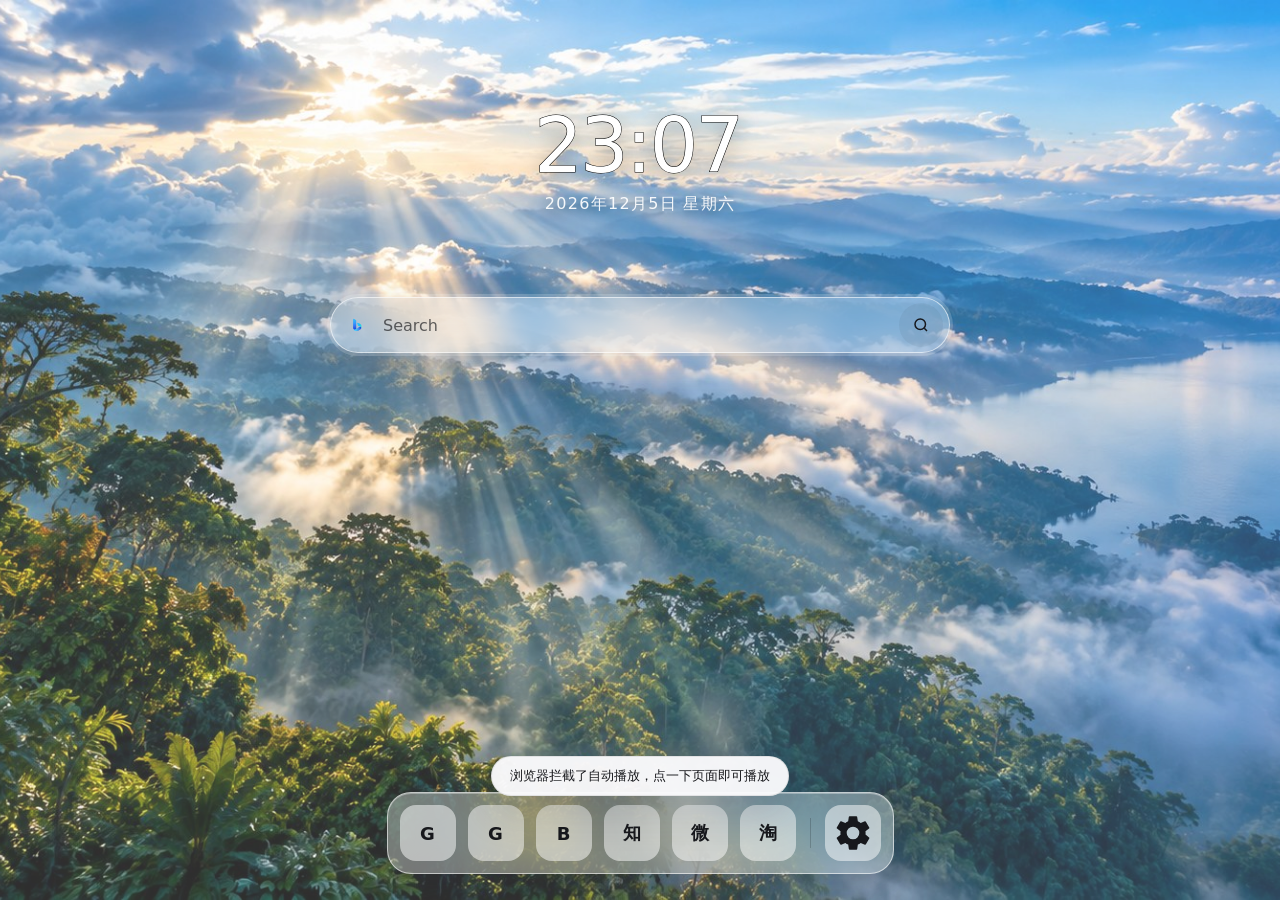
==== commit 9ad06db2: "feat: expand button replaces search with dock-style favorites panel" ====
--- a/index.html
+++ b/index.html
@@ -33,6 +33,10 @@
     <div class="engine-menu" id="engineMenu" hidden></div>
     <div class="suggestions" id="suggestions" hidden></div>
   </form>
+
+  <div class="dock-panel" id="dockPanel" hidden>
+    <div class="dock-panel-grid" id="dockPanelGrid"></div>
+  </div>
 </main>
 
 <div class="dock-wrap">
@@ -239,6 +243,7 @@
           </div>
           <div class="rows" id="bmList"></div>
           <div class="row-actions end">
+            <button class="btn small ghost" id="importBrowserBm">导入浏览器收藏夹</button>
             <button class="btn small ghost" id="exportBmBtn">导出 JSON</button>
             <label class="btn small ghost">导入 JSON<input type="file" id="importBmFile" accept=".json,application/json" hidden></label>
           </div>
--- a/style.css
+++ b/style.css
@@ -688,10 +688,53 @@
 
 .more-grid {
   display: grid;
-  grid-template-columns: repeat(auto-fill, minmax(76px, 1fr));
-  gap: 14px;
-}
-.more-grid .dock-item { width: 100%; height: auto; aspect-ratio: 1; }
+  grid-auto-flow: column;
+  grid-template-rows: repeat(2, auto);
+  grid-auto-columns: 84px;
+  gap: 12px;
+  overflow-x: auto;
+  padding-bottom: 8px;
+  scrollbar-width: thin;
+}
+.more-item {
+  width: 84px;
+  display: flex;
+  flex-direction: column;
+  align-items: center;
+  gap: 6px;
+  padding: 0;
+  border: none;
+  background: transparent;
+  cursor: pointer;
+}
+.more-icon {
+  width: 56px;
+  height: 56px;
+  border-radius: 16px;
+  display: grid;
+  place-items: center;
+  background: var(--tile-bg);
+  border: 1px solid transparent;
+  transition: background 0.2s, border-color 0.2s;
+}
+.more-item:hover .more-icon { background: var(--tile-hover); border-color: var(--glass-border); }
+.more-icon img { width: 30px; height: 30px; object-fit: contain; border-radius: 6px; }
+.more-name {
+  max-width: 100%;
+  font-size: 11px;
+  line-height: 1.2;
+  color: var(--fg-2);
+  white-space: nowrap;
+  overflow: hidden;
+}
+.more-name > span { display: inline-block; }
+.more-name.marquee > span {
+  animation: more-name-scroll 3.2s ease-in-out infinite alternate;
+}
+@keyframes more-name-scroll {
+  from { transform: translateX(0); }
+  to { transform: translateX(var(--shift, 0)); }
+}
 
 .toast {
   position: fixed;
@@ -936,3 +979,41 @@
 }
 
 .confirm-text { margin: 0 0 18px; color: var(--fg-2); font-size: 14px; line-height: 1.7; }
+
+/* 展开的收藏夹：替换搜索框，样式参考 Dock */
+.dock-panel {
+  position: absolute;
+  left: 50%;
+  top: 33%;
+  transform: translateX(-50%);
+  z-index: 20;
+  width: min(520px, 92vw);
+  padding: 12px;
+  border-radius: 24px;
+  background: var(--glass);
+  -webkit-backdrop-filter: blur(20px) saturate(150%);
+  backdrop-filter: blur(20px) saturate(150%);
+  border: 1px solid var(--glass-border);
+  box-shadow: inset 0 1px 0 rgba(255, 255, 255, 0.32), var(--glass-shadow);
+  animation: rise 0.26s var(--ease);
+}
+.dock-panel-grid {
+  --row: 78px;
+  --gap: 12px;
+  display: grid;
+  grid-template-columns: repeat(5, 1fr);
+  grid-auto-rows: var(--row);
+  gap: var(--gap);
+  overflow-y: auto;
+  min-height: calc(5 * var(--row) + 4 * var(--gap));
+  max-height: min(calc(7 * var(--row) + 6 * var(--gap)), 58vh);
+  scrollbar-width: thin;
+  padding-right: 2px;
+}
+.dock-panel .more-item { width: 100%; }
+@media (max-height: 640px) {
+  .dock-panel-grid { min-height: calc(3 * var(--row) + 2 * var(--gap)); }
+}
+@media (max-width: 700px) {
+  .dock-panel { width: 92vw; }
+}
